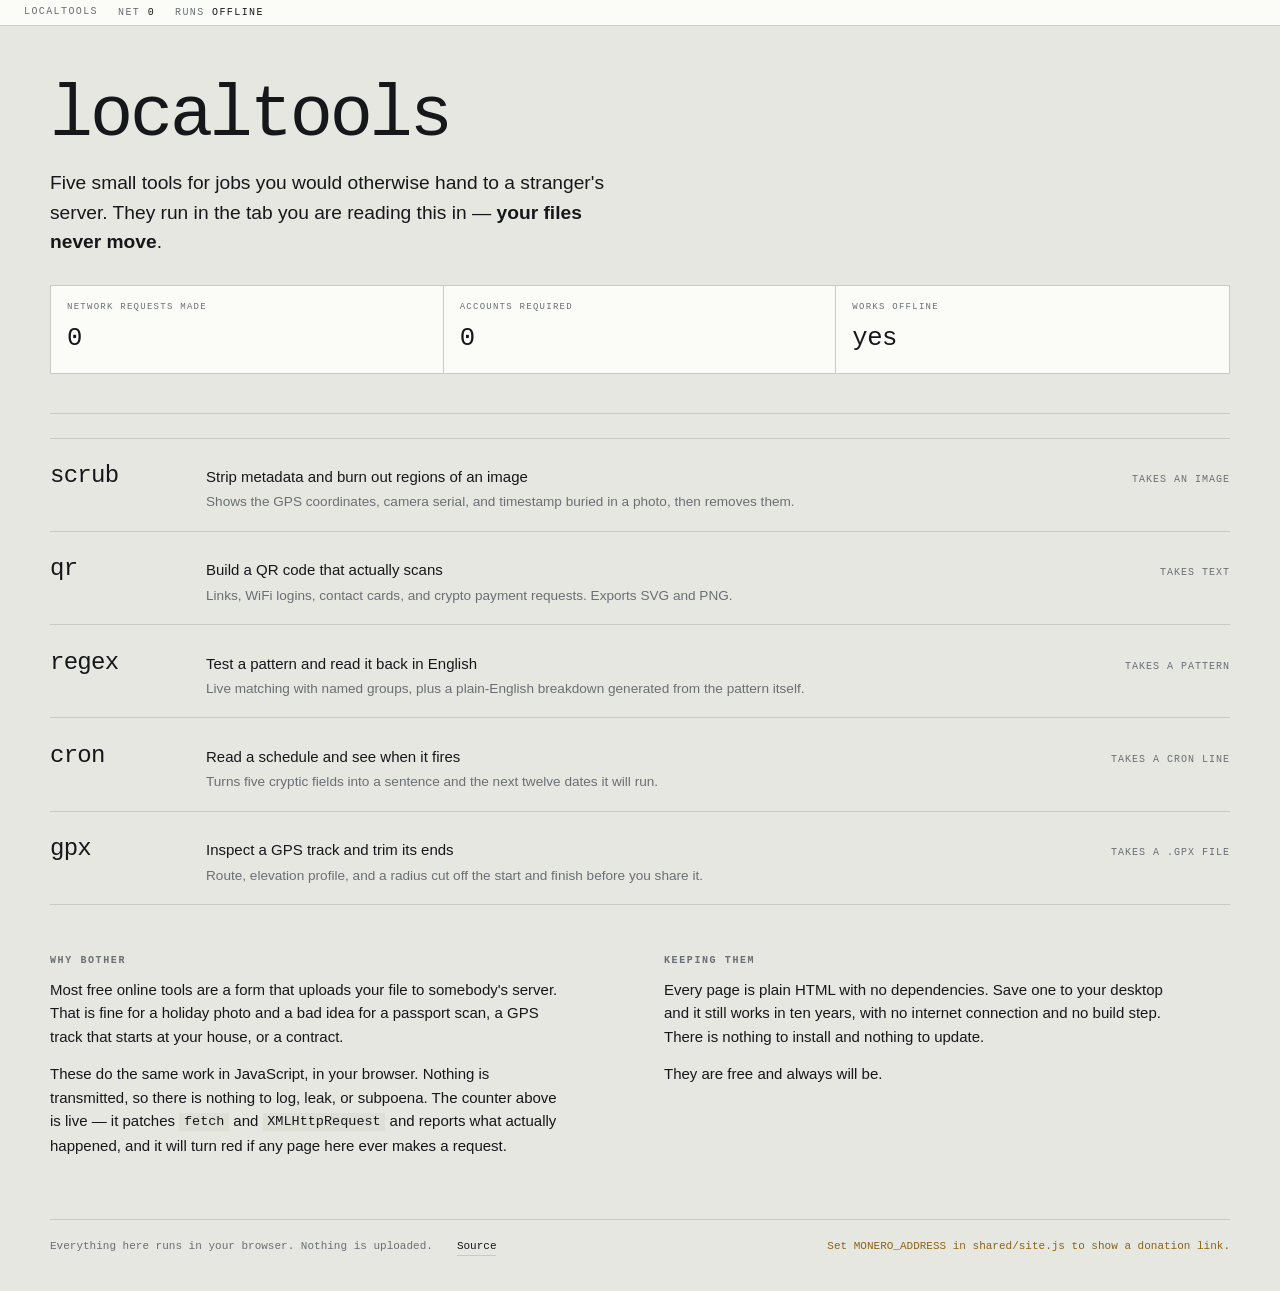
==== index.html @ f72cccd4 "Five browser-local tools: scrub, qr, regex, cron, gpx Each tool is a single self-contained page shar" ====
<!doctype html>
<html lang="en">
<head>
<meta charset="utf-8">
<meta name="viewport" content="width=device-width, initial-scale=1">
<title>localtools — five tools that never phone home</title>
<meta name="description" content="Five single-purpose web tools that run entirely in your browser. No accounts, no uploads, no servers. Free and open source.">
<script src="shared/site.js"></script>
<link rel="stylesheet" href="shared/base.css">
<style>
  .hero { padding: 2rem 0 1.5rem; border-bottom: 1px solid var(--rule); }
  .hero h1 {
    font-family: var(--mono); font-weight: 500;
    font-size: clamp(2.2rem, 8vw, 4.5rem);
    letter-spacing: -0.045em; line-height: 0.95; margin: 0 0 1.1rem;
  }
  .hero .lede { font-size: clamp(1rem, 2.4vw, 1.2rem); max-width: 52ch; margin: 0; }
  .hero .lede b { font-weight: 600; }

  /* the claim, stated as an instrument reading */
  .claim {
    margin-top: 1.75rem; border: 1px solid var(--rule); background: var(--panel);
    display: grid; grid-template-columns: repeat(3, 1fr);
  }
  .claim div { padding: 0.9rem 1rem; border-right: 1px solid var(--rule); }
  .claim div:last-child { border-right: 0; }
  .claim dt {
    font-family: var(--mono); font-size: 9px; letter-spacing: 0.14em;
    text-transform: uppercase; color: var(--graphite); margin: 0;
  }
  .claim dd {
    margin: 0.25rem 0 0; font-family: var(--mono); font-size: clamp(1.1rem, 3vw, 1.6rem);
    font-variant-numeric: tabular-nums; letter-spacing: -0.02em;
  }
  @media (max-width: 620px) {
    .claim { grid-template-columns: 1fr; }
    .claim div { border-right: 0; border-bottom: 1px solid var(--rule); }
    .claim div:last-child { border-bottom: 0; }
  }

  /* tool index */
  .index { margin: var(--gap) 0 0; }
  .tool {
    display: grid; grid-template-columns: 8.5rem 1fr 9rem;
    gap: 1.25rem; align-items: baseline;
    padding: 1.15rem 0; border-bottom: 1px solid var(--rule);
    text-decoration: none; color: inherit;
  }
  .tool:first-child { border-top: 1px solid var(--rule); }
  .tool:hover { background: var(--ultra-sh); }
  .tool:hover .name { color: var(--ultra); }
  .tool .name {
    font-family: var(--mono); font-size: 1.5rem; font-weight: 500;
    letter-spacing: -0.03em; margin: 0;
  }
  .tool .job { margin: 0; }
  .tool .job small { display: block; color: var(--graphite); margin-top: 0.2rem; font-size: 0.85rem; }
  .tool .takes {
    font-family: var(--mono); font-size: 10px; letter-spacing: 0.1em;
    text-transform: uppercase; color: var(--graphite); text-align: right;
  }
  @media (max-width: 760px) {
    .tool { grid-template-columns: 1fr; gap: 0.35rem; }
    .tool .takes { text-align: left; }
  }

  .prose { max-width: 62ch; margin-top: calc(var(--gap) * 2); }
  .prose h2 {
    font-family: var(--mono); font-size: 10px; letter-spacing: 0.16em;
    text-transform: uppercase; color: var(--graphite); margin: 0 0 0.6rem;
  }
  .prose p { margin: 0 0 0.9rem; }
  .prose a { color: var(--ultra); }
  .cols { display: grid; grid-template-columns: 1fr 1fr; gap: calc(var(--gap) * 2); }
  @media (max-width: 760px) { .cols { grid-template-columns: 1fr; gap: var(--gap); } }
</style>
</head>
<body>
<div class="wrap">

<header class="hero">
  <h1>localtools</h1>
  <p class="lede">Five small tools for jobs you would otherwise hand to a stranger's server. They run in the tab you are reading this in — <b>your files never move</b>.</p>

  <dl class="claim">
    <div><dt>Network requests made</dt><dd id="c_net">0</dd></div>
    <div><dt>Accounts required</dt><dd>0</dd></div>
    <div><dt>Works offline</dt><dd id="c_off">yes</dd></div>
  </dl>
</header>

<nav class="index" id="index" aria-label="Tools"></nav>

<div class="cols prose" style="max-width:none">
  <div style="max-width:62ch">
    <h2>Why bother</h2>
    <p>Most free online tools are a form that uploads your file to somebody's server. That is fine for a holiday photo and a bad idea for a passport scan, a GPS track that starts at your house, or a contract.</p>
    <p>These do the same work in JavaScript, in your browser. Nothing is transmitted, so there is nothing to log, leak, or subpoena. The counter above is live — it patches <code>fetch</code> and <code>XMLHttpRequest</code> and reports what actually happened, and it will turn red if any page here ever makes a request.</p>
  </div>
  <div style="max-width:62ch">
    <h2>Keeping them</h2>
    <p>Every page is plain HTML with no dependencies. Save one to your desktop and it still works in ten years, with no internet connection and no build step. There is nothing to install and nothing to update.</p>
    <p id="give"></p>
  </div>
</div>

</div>

<script>
(function () {
  "use strict";
  var LT = window.LT || { tools: [] };

  var DETAIL = {
    scrub: ["Strip metadata and burn out regions of an image",
            "Shows the GPS coordinates, camera serial, and timestamp buried in a photo, then removes them.",
            "Takes an image"],
    qr:    ["Build a QR code that actually scans",
            "Links, WiFi logins, contact cards, and crypto payment requests. Exports SVG and PNG.",
            "Takes text"],
    regex: ["Test a pattern and read it back in English",
            "Live matching with named groups, plus a plain-English breakdown generated from the pattern itself.",
            "Takes a pattern"],
    cron:  ["Read a schedule and see when it fires",
            "Turns five cryptic fields into a sentence and the next twelve dates it will run.",
            "Takes a cron line"],
    gpx:   ["Inspect a GPS track and trim its ends",
            "Route, elevation profile, and a radius cut off the start and finish before you share it.",
            "Takes a .gpx file"]
  };

  var nav = document.getElementById("index");
  (LT.tools || []).forEach(function (t) {
    var d = DETAIL[t.id];
    if (!d) return;
    var a = document.createElement("a");
    a.className = "tool";
    a.href = t.id + "/";
    a.innerHTML =
      '<h2 class="name">' + t.id + "</h2>" +
      '<p class="job">' + d[0] + "<small>" + d[1] + "</small></p>" +
      '<span class="takes">' + d[2] + "</span>";
    nav.appendChild(a);
  });

  /* The counter is read from the watchdog, not hardcoded. */
  var net = document.getElementById("c_net");
  if (net && LT.onNet) {
    LT.onNet(function (n) {
      net.textContent = n;
      if (n > 0) net.style.color = "var(--alarm)";
    });
  }

  /* The offline claim is checked, not asserted. */
  var off = document.getElementById("c_off");
  if (off) off.textContent = navigator.onLine === false ? "yes — proving it now" : "yes";

  var give = document.getElementById("give");
  if (give && typeof MONERO_ADDRESS === "string" && MONERO_ADDRESS.indexOf("YOUR_MONERO") !== 0) {
    give.innerHTML = 'They are free and always will be. If one saved you a job, ' +
      '<a href="monero:' + MONERO_ADDRESS + '?recipient_name=localtools">a small Monero donation</a> ' +
      'is welcome and entirely optional — the address is in the footer.';
  } else if (give) {
    give.innerHTML = 'They are free and always will be.';
  }
})();
</script>
</body>
</html>
---- shared/base.css ----
/* localtools — shared instrument panel
   One stylesheet for all five tools. No external requests, no build step. */

:root {
  --paper:    #E7E7E1;
  --panel:    #FBFBF8;
  --sunk:     #DEDFD7;
  --ink:      #15171B;
  --graphite: #6A6F76;
  --rule:     #C9CAC2;
  --ultra:    #1B3CE0;
  --ultra-sh: #1B3CE014;
  --ochre:    #8A6318;
  --alarm:    #A3221B;

  --mono: ui-monospace, "SF Mono", "Cascadia Mono", "JetBrains Mono", "Roboto Mono", Menlo, Consolas, monospace;
  --sans: -apple-system, BlinkMacSystemFont, "Segoe UI", Roboto, "Helvetica Neue", Arial, sans-serif;

  --gap: 1.5rem;
  --strip: 26px;
}

@media (prefers-color-scheme: dark) {
  :root:not([data-theme="light"]) {
    --paper:    #131519;
    --panel:    #191C21;
    --sunk:     #0E1014;
    --ink:      #E6E7E3;
    --graphite: #8D939B;
    --rule:     #2C3038;
    --ultra:    #8AA0FF;
    --ultra-sh: #8AA0FF1A;
    --ochre:    #D9A94A;
    --alarm:    #F0776C;
  }
}
:root[data-theme="dark"] {
  --paper:    #131519;
  --panel:    #191C21;
  --sunk:     #0E1014;
  --ink:      #E6E7E3;
  --graphite: #8D939B;
  --rule:     #2C3038;
  --ultra:    #8AA0FF;
  --ultra-sh: #8AA0FF1A;
  --ochre:    #D9A94A;
  --alarm:    #F0776C;
}

* { box-sizing: border-box; }

html { -webkit-text-size-adjust: 100%; }

body {
  margin: 0;
  padding: calc(var(--strip) + var(--gap)) var(--gap) 0;
  background: var(--paper);
  color: var(--ink);
  font-family: var(--sans);
  font-size: 15px;
  line-height: 1.55;
}

/* ---- signature: telemetry strip ---------------------------------------- */

#telemetry {
  position: fixed;
  top: 0; left: 0; right: 0;
  height: var(--strip);
  z-index: 90;
  display: flex;
  align-items: center;
  gap: 1.25rem;
  padding: 0 var(--gap);
  background: var(--panel);
  border-bottom: 1px solid var(--rule);
  font-family: var(--mono);
  font-size: 10px;
  letter-spacing: 0.14em;
  text-transform: uppercase;
  color: var(--graphite);
  overflow-x: auto;
  scrollbar-width: none;
}
#telemetry::-webkit-scrollbar { display: none; }
#telemetry b { font-weight: 500; color: var(--ink); }
#telemetry .home {
  color: var(--graphite);
  text-decoration: none;
  border-bottom: 1px solid transparent;
}
#telemetry .home:hover { color: var(--ink); border-bottom-color: var(--rule); }
#telemetry .spacer { margin-left: auto; }
#telemetry .breach { color: var(--alarm); }
#telemetry .breach b { color: var(--alarm); }

/* ---- masthead ---------------------------------------------------------- */

.wrap { max-width: 1180px; margin: 0 auto; }

.masthead {
  padding-bottom: 1.1rem;
  margin-bottom: var(--gap);
  border-bottom: 1px solid var(--rule);
}
.masthead h1 {
  font-family: var(--mono);
  font-size: clamp(1.6rem, 4.5vw, 2.4rem);
  font-weight: 500;
  letter-spacing: -0.03em;
  margin: 0 0 0.3rem;
  line-height: 1.05;
}
.masthead p {
  margin: 0;
  max-width: 62ch;
  color: var(--graphite);
  font-size: 0.95rem;
}

/* ---- panels ------------------------------------------------------------ */

.bench {
  display: grid;
  grid-template-columns: minmax(280px, 340px) 1fr;
  gap: var(--gap);
  align-items: start;
}
@media (max-width: 860px) { .bench { grid-template-columns: 1fr; } }

.panel {
  background: var(--panel);
  border: 1px solid var(--rule);
  padding: 1.1rem;
}
.panel + .panel { margin-top: var(--gap); }

.panel > h2, .legend {
  font-family: var(--mono);
  font-size: 10px;
  font-weight: 500;
  letter-spacing: 0.16em;
  text-transform: uppercase;
  color: var(--graphite);
  margin: 0 0 0.85rem;
  display: flex;
  align-items: baseline;
  gap: 0.5rem;
}
.panel > h2::after, .legend::after {
  content: "";
  flex: 1;
  height: 1px;
  background: var(--rule);
}

/* ---- form controls ----------------------------------------------------- */

label.field { display: block; margin-bottom: 0.85rem; }
label.field > span {
  display: block;
  font-family: var(--mono);
  font-size: 10px;
  letter-spacing: 0.12em;
  text-transform: uppercase;
  color: var(--graphite);
  margin-bottom: 0.3rem;
}

input[type="text"], input[type="number"], input[type="password"], textarea, select {
  width: 100%;
  padding: 0.5rem 0.6rem;
  background: var(--paper);
  border: 1px solid var(--rule);
  border-radius: 0;
  color: var(--ink);
  font-family: var(--mono);
  font-size: 13px;
  line-height: 1.5;
}
textarea { resize: vertical; }
select { cursor: pointer; }

input:focus-visible, textarea:focus-visible, select:focus-visible,
button:focus-visible, a:focus-visible, [tabindex]:focus-visible {
  outline: 2px solid var(--ultra);
  outline-offset: 1px;
}

input[type="range"] { width: 100%; accent-color: var(--ultra); }
input[type="checkbox"], input[type="radio"] { accent-color: var(--ultra); }

button, .btn {
  display: inline-flex;
  align-items: center;
  justify-content: center;
  gap: 0.4rem;
  padding: 0.5rem 0.9rem;
  background: var(--paper);
  color: var(--ink);
  border: 1px solid var(--rule);
  border-radius: 0;
  font-family: var(--mono);
  font-size: 11px;
  letter-spacing: 0.1em;
  text-transform: uppercase;
  text-decoration: none;
  cursor: pointer;
  transition: background 90ms linear, border-color 90ms linear;
}
button:hover, .btn:hover { border-color: var(--ultra); background: var(--ultra-sh); }
button:disabled { opacity: 0.4; cursor: not-allowed; }
button:disabled:hover { background: var(--paper); border-color: var(--rule); }

button.primary {
  background: var(--ultra);
  border-color: var(--ultra);
  color: #fff;
}
:root[data-theme="dark"] button.primary,
:root:not([data-theme="light"]) button.primary { color: #0E1014; }
@media (prefers-color-scheme: light) {
  :root:not([data-theme="dark"]) button.primary { color: #fff; }
}
button.primary:hover { filter: brightness(1.12); background: var(--ultra); }

.row { display: flex; flex-wrap: wrap; gap: 0.5rem; }

/* segmented control */
.seg { display: flex; border: 1px solid var(--rule); width: 100%; }
.seg label { flex: 1; }
.seg input { position: absolute; opacity: 0; pointer-events: none; }
.seg span {
  display: block;
  padding: 0.42rem 0.2rem;
  text-align: center;
  font-family: var(--mono);
  font-size: 10px;
  letter-spacing: 0.1em;
  text-transform: uppercase;
  color: var(--graphite);
  cursor: pointer;
  border-right: 1px solid var(--rule);
}
.seg label:last-child span { border-right: 0; }
.seg input:checked + span { background: var(--ultra); color: #fff; }
:root[data-theme="dark"] .seg input:checked + span,
:root:not([data-theme="light"]) .seg input:checked + span { color: #0E1014; }
@media (prefers-color-scheme: light) {
  :root:not([data-theme="dark"]) .seg input:checked + span { color: #fff; }
}
.seg input:focus-visible + span { outline: 2px solid var(--ultra); outline-offset: -2px; }

/* ---- readouts ---------------------------------------------------------- */

.readout {
  font-family: var(--mono);
  font-size: 12px;
  border-collapse: collapse;
  width: 100%;
}
.readout td, .readout th {
  padding: 0.3rem 0.6rem 0.3rem 0;
  text-align: left;
  border-bottom: 1px solid var(--rule);
  vertical-align: baseline;
}
.readout th {
  font-weight: 400;
  color: var(--graphite);
  font-size: 10px;
  letter-spacing: 0.12em;
  text-transform: uppercase;
  white-space: nowrap;
  width: 1%;
}
.readout tr:last-child td, .readout tr:last-child th { border-bottom: 0; }
.readout .num { font-variant-numeric: tabular-nums; }

.drop {
  border: 1px dashed var(--rule);
  background: var(--sunk);
  padding: 2.5rem 1rem;
  text-align: center;
  color: var(--graphite);
  font-family: var(--mono);
  font-size: 12px;
  cursor: pointer;
}
.drop.over { border-color: var(--ultra); background: var(--ultra-sh); color: var(--ink); }

.note {
  font-size: 0.85rem;
  color: var(--graphite);
  margin: 0.6rem 0 0;
}
.warn { color: var(--ochre); }
.err  { color: var(--alarm); }

code, kbd {
  font-family: var(--mono);
  font-size: 0.9em;
  background: var(--sunk);
  padding: 0.1em 0.35em;
}

/* ---- footer ------------------------------------------------------------ */

.footer {
  max-width: 1180px;
  margin: calc(var(--gap) * 2) auto 0;
  padding: 1.1rem 0 2rem;
  border-top: 1px solid var(--rule);
  display: flex;
  flex-wrap: wrap;
  gap: 0.6rem 1.5rem;
  align-items: baseline;
  font-family: var(--mono);
  font-size: 11px;
  color: var(--graphite);
}
.footer a { color: var(--ink); text-decoration: none; border-bottom: 1px solid var(--rule); }
.footer a:hover { border-bottom-color: var(--ultra); color: var(--ultra); }
.footer .xmr {
  word-break: break-all;
  font-size: 10px;
  letter-spacing: 0;
}
.footer .spacer { margin-left: auto; }

@media (prefers-reduced-motion: reduce) {
  *, *::before, *::after {
    animation-duration: 0.01ms !important;
    transition-duration: 0.01ms !important;
  }
}
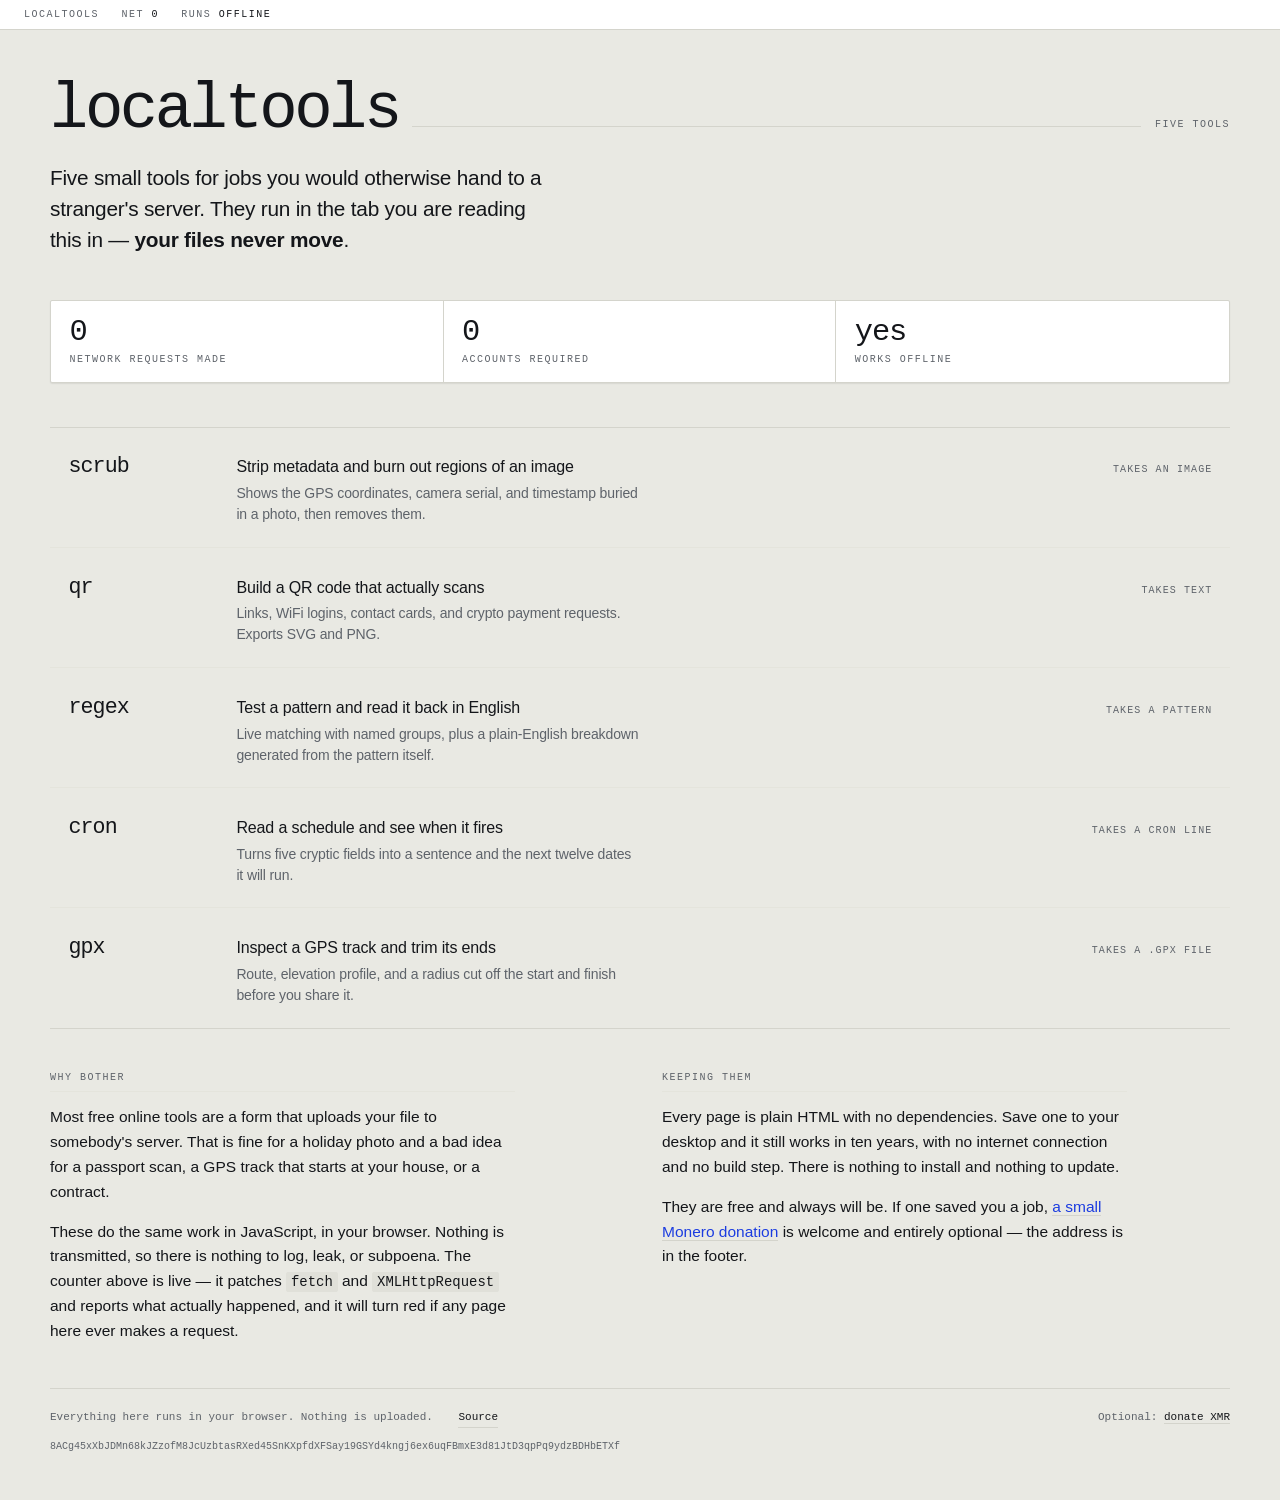
==== commit 635de435: "Refine the visual design across all pages The layout read as a wireframe: one flat tonal field separ" ====
--- a/index.html
+++ b/index.html
@@ -8,29 +8,69 @@
 <script src="shared/site.js"></script>
 <link rel="stylesheet" href="shared/base.css">
 <style>
-  .hero { padding: 2rem 0 1.5rem; border-bottom: 1px solid var(--rule); }
-  .hero h1 {
-    font-family: var(--mono); font-weight: 500;
-    font-size: clamp(2.2rem, 8vw, 4.5rem);
-    letter-spacing: -0.045em; line-height: 0.95; margin: 0 0 1.1rem;
-  }
-  .hero .lede { font-size: clamp(1rem, 2.4vw, 1.2rem); max-width: 52ch; margin: 0; }
-  .hero .lede b { font-weight: 600; }
-
-  /* the claim, stated as an instrument reading */
+  /* ---- hero ------------------------------------------------------------ */
+  .hero { padding: .5rem 0 0; }
+  .wordmark {
+    display: flex;
+    align-items: baseline;
+    gap: .85rem;
+    margin: 0 0 1.4rem;
+  }
+  .wordmark h1 {
+    font-family: var(--mono);
+    font-weight: 500;
+    font-size: clamp(2.4rem, 7vw, 4rem);
+    letter-spacing: -.055em;
+    line-height: .9;
+    margin: 0;
+  }
+  .wordmark .rule { flex: 1; height: 1px; background: var(--rule); }
+  .wordmark .count {
+    font: var(--label);
+    letter-spacing: var(--track);
+    text-transform: uppercase;
+    color: var(--graphite);
+    white-space: nowrap;
+  }
+  .lede {
+    font-size: clamp(1.05rem, 2.2vw, 1.3rem);
+    line-height: 1.5;
+    max-width: 44ch;
+    margin: 0;
+    color: var(--ink);
+    letter-spacing: -.011em;
+  }
+  .lede b { font-weight: 600; }
+
+  /* The claim is an instrument reading, so the value leads and the label
+     sits beneath it in small caps, the way a gauge is actually labelled. */
   .claim {
-    margin-top: 1.75rem; border: 1px solid var(--rule); background: var(--panel);
-    display: grid; grid-template-columns: repeat(3, 1fr);
-  }
-  .claim div { padding: 0.9rem 1rem; border-right: 1px solid var(--rule); }
+    margin-top: var(--gap-lg);
+    display: grid;
+    grid-template-columns: repeat(3, minmax(0, 1fr));
+    border: 1px solid var(--rule);
+    border-radius: 2px;
+    background: var(--panel);
+    box-shadow: var(--shadow);
+    overflow: hidden;
+  }
+  .claim div { padding: 1.05rem 1.15rem; border-right: 1px solid var(--rule); }
   .claim div:last-child { border-right: 0; }
+  .claim dd {
+    margin: 0;
+    font-family: var(--mono);
+    font-size: clamp(1.4rem, 3.4vw, 1.9rem);
+    font-variant-numeric: tabular-nums;
+    letter-spacing: -.035em;
+    line-height: 1;
+    color: var(--ink);
+  }
   .claim dt {
-    font-family: var(--mono); font-size: 9px; letter-spacing: 0.14em;
-    text-transform: uppercase; color: var(--graphite); margin: 0;
-  }
-  .claim dd {
-    margin: 0.25rem 0 0; font-family: var(--mono); font-size: clamp(1.1rem, 3vw, 1.6rem);
-    font-variant-numeric: tabular-nums; letter-spacing: -0.02em;
+    margin: .45rem 0 0;
+    font: var(--label);
+    letter-spacing: var(--track);
+    text-transform: uppercase;
+    color: var(--graphite);
   }
   @media (max-width: 620px) {
     .claim { grid-template-columns: 1fr; }
@@ -38,66 +78,116 @@
     .claim div:last-child { border-bottom: 0; }
   }
 
-  /* tool index */
-  .index { margin: var(--gap) 0 0; }
+  /* ---- tool index ------------------------------------------------------ */
+  .index { margin-top: var(--gap-lg); }
   .tool {
-    display: grid; grid-template-columns: 8.5rem 1fr 9rem;
-    gap: 1.25rem; align-items: baseline;
-    padding: 1.15rem 0; border-bottom: 1px solid var(--rule);
-    text-decoration: none; color: inherit;
+    position: relative;
+    display: grid;
+    grid-template-columns: 9rem minmax(0, 1fr) 8.5rem;
+    gap: 1.5rem;
+    align-items: baseline;
+    padding: 1.35rem 1.1rem 1.35rem 1.15rem;
+    border-bottom: 1px solid var(--hairline);
+    text-decoration: none;
+    color: inherit;
+    transition: background 130ms ease;
   }
   .tool:first-child { border-top: 1px solid var(--rule); }
-  .tool:hover { background: var(--ultra-sh); }
+  .tool:last-child { border-bottom: 1px solid var(--rule); }
+  /* a keyline that grows on hover, rather than a full colour wash */
+  .tool::before {
+    content: "";
+    position: absolute;
+    left: 0; top: -1px; bottom: -1px;
+    width: 2px;
+    background: var(--ultra);
+    transform: scaleY(0);
+    transform-origin: center;
+    transition: transform 160ms ease;
+  }
+  .tool:hover, .tool:focus-visible { background: var(--ultra-sh); }
+  .tool:hover::before, .tool:focus-visible::before { transform: scaleY(1); }
   .tool:hover .name { color: var(--ultra); }
-  .tool .name {
-    font-family: var(--mono); font-size: 1.5rem; font-weight: 500;
-    letter-spacing: -0.03em; margin: 0;
-  }
-  .tool .job { margin: 0; }
-  .tool .job small { display: block; color: var(--graphite); margin-top: 0.2rem; font-size: 0.85rem; }
-  .tool .takes {
-    font-family: var(--mono); font-size: 10px; letter-spacing: 0.1em;
-    text-transform: uppercase; color: var(--graphite); text-align: right;
+  .name {
+    font-family: var(--mono);
+    font-size: 1.35rem;
+    font-weight: 500;
+    letter-spacing: -.04em;
+    margin: 0;
+    transition: color 130ms ease;
+  }
+  .job { margin: 0; font-size: 1rem; line-height: 1.45; letter-spacing: -.008em; }
+  .job small {
+    display: block;
+    color: var(--graphite);
+    margin-top: .3rem;
+    font-size: .875rem;
+    line-height: 1.5;
+    max-width: 52ch;
+  }
+  .takes {
+    font: var(--label);
+    letter-spacing: .11em;
+    text-transform: uppercase;
+    color: var(--graphite);
+    text-align: right;
   }
   @media (max-width: 760px) {
-    .tool { grid-template-columns: 1fr; gap: 0.35rem; }
-    .tool .takes { text-align: left; }
-  }
-
-  .prose { max-width: 62ch; margin-top: calc(var(--gap) * 2); }
+    .tool { grid-template-columns: 1fr; gap: .4rem; padding-left: 1rem; }
+    .takes { text-align: left; }
+  }
+
+  /* ---- prose ----------------------------------------------------------- */
+  .cols {
+    display: grid;
+    grid-template-columns: repeat(2, minmax(0, 1fr));
+    gap: var(--gap-lg);
+    margin-top: var(--gap-lg);
+  }
+  @media (max-width: 760px) { .cols { grid-template-columns: 1fr; gap: var(--gap); } }
+  .prose { max-width: 54ch; }
   .prose h2 {
-    font-family: var(--mono); font-size: 10px; letter-spacing: 0.16em;
-    text-transform: uppercase; color: var(--graphite); margin: 0 0 0.6rem;
-  }
-  .prose p { margin: 0 0 0.9rem; }
-  .prose a { color: var(--ultra); }
-  .cols { display: grid; grid-template-columns: 1fr 1fr; gap: calc(var(--gap) * 2); }
-  @media (max-width: 760px) { .cols { grid-template-columns: 1fr; gap: var(--gap); } }
+    font: var(--label);
+    letter-spacing: var(--track);
+    text-transform: uppercase;
+    color: var(--graphite);
+    margin: 0 0 .8rem;
+    padding-bottom: .55rem;
+    border-bottom: 1px solid var(--hairline);
+  }
+  .prose p { margin: 0 0 .95rem; }
+  .prose p:last-child { margin-bottom: 0; }
+  .prose a { color: var(--ultra); text-decoration: none; border-bottom: 1px solid var(--rule); }
+  .prose a:hover { border-bottom-color: var(--ultra); }
 </style>
 </head>
 <body>
 <div class="wrap">
 
 <header class="hero">
-  <h1>localtools</h1>
+  <div class="wordmark">
+    <h1>localtools</h1>
+    <span class="rule"></span>
+    <span class="count">Five tools</span>
+  </div>
   <p class="lede">Five small tools for jobs you would otherwise hand to a stranger's server. They run in the tab you are reading this in — <b>your files never move</b>.</p>
 
   <dl class="claim">
-    <div><dt>Network requests made</dt><dd id="c_net">0</dd></div>
-    <div><dt>Accounts required</dt><dd>0</dd></div>
-    <div><dt>Works offline</dt><dd id="c_off">yes</dd></div>
+    <div><dd id="c_net">0</dd><dt>Network requests made</dt></div>
+    <div><dd>0</dd><dt>Accounts required</dt></div>
+    <div><dd id="c_off">yes</dd><dt>Works offline</dt></div>
   </dl>
 </header>
 
 <nav class="index" id="index" aria-label="Tools"></nav>
 
-<div class="cols prose" style="max-width:none">
-  <div style="max-width:62ch">
+<div class="cols">
+  <div class="prose">
     <h2>Why bother</h2>
     <p>Most free online tools are a form that uploads your file to somebody's server. That is fine for a holiday photo and a bad idea for a passport scan, a GPS track that starts at your house, or a contract.</p>
     <p>These do the same work in JavaScript, in your browser. Nothing is transmitted, so there is nothing to log, leak, or subpoena. The counter above is live — it patches <code>fetch</code> and <code>XMLHttpRequest</code> and reports what actually happened, and it will turn red if any page here ever makes a request.</p>
   </div>
-  <div style="max-width:62ch">
+  <div class="prose">
     <h2>Keeping them</h2>
     <p>Every page is plain HTML with no dependencies. Save one to your desktop and it still works in ten years, with no internet connection and no build step. There is nothing to install and nothing to update.</p>
     <p id="give"></p>
--- a/shared/base.css
+++ b/shared/base.css
@@ -2,49 +2,62 @@
    One stylesheet for all five tools. No external requests, no build step. */
 
 :root {
-  --paper:    #E7E7E1;
-  --panel:    #FBFBF8;
-  --sunk:     #DEDFD7;
-  --ink:      #15171B;
-  --graphite: #6A6F76;
-  --rule:     #C9CAC2;
+  /* light: a document on a work surface */
+  --paper:    #E9E9E3;
+  --panel:    #FFFFFF;
+  --sunk:     #E0E0D9;
+  --ink:      #14161A;
+  --graphite: #5E636A;
+  --rule:     #D4D4CC;
+  --hairline: #E4E4DC;
   --ultra:    #1B3CE0;
-  --ultra-sh: #1B3CE014;
-  --ochre:    #8A6318;
-  --alarm:    #A3221B;
+  --ultra-sh: #1B3CE00F;
+  --ochre:    #855F14;
+  --alarm:    #A01E17;
+  --shadow:   0 1px 2px rgba(20, 22, 26, .05), 0 1px 1px rgba(20, 22, 26, .03);
 
   --mono: ui-monospace, "SF Mono", "Cascadia Mono", "JetBrains Mono", "Roboto Mono", Menlo, Consolas, monospace;
   --sans: -apple-system, BlinkMacSystemFont, "Segoe UI", Roboto, "Helvetica Neue", Arial, sans-serif;
 
-  --gap: 1.5rem;
-  --strip: 26px;
+  --gap:    1.5rem;   /* inside a region */
+  --gap-lg: 2.75rem;  /* between regions */
+  --pad:    1.35rem;  /* panel padding */
+  --strip:  30px;
+  --measure: 64ch;
+
+  --label: 500 10px/1 var(--mono);
+  --track: .15em;
 }
 
 @media (prefers-color-scheme: dark) {
   :root:not([data-theme="light"]) {
-    --paper:    #131519;
-    --panel:    #191C21;
-    --sunk:     #0E1014;
-    --ink:      #E6E7E3;
-    --graphite: #8D939B;
-    --rule:     #2C3038;
-    --ultra:    #8AA0FF;
-    --ultra-sh: #8AA0FF1A;
-    --ochre:    #D9A94A;
-    --alarm:    #F0776C;
+    --paper:    #0F1115;
+    --panel:    #171A20;
+    --sunk:     #0A0C0F;
+    --ink:      #E7E8E4;
+    --graphite: #939AA4;
+    --rule:     #272B33;
+    --hairline: #1F232A;
+    --ultra:    #8CA2FF;
+    --ultra-sh: #8CA2FF14;
+    --ochre:    #DCAC4D;
+    --alarm:    #F0796E;
+    --shadow:   none;
   }
 }
 :root[data-theme="dark"] {
-  --paper:    #131519;
-  --panel:    #191C21;
-  --sunk:     #0E1014;
-  --ink:      #E6E7E3;
-  --graphite: #8D939B;
-  --rule:     #2C3038;
-  --ultra:    #8AA0FF;
-  --ultra-sh: #8AA0FF1A;
-  --ochre:    #D9A94A;
-  --alarm:    #F0776C;
+  --paper:    #0F1115;
+  --panel:    #171A20;
+  --sunk:     #0A0C0F;
+  --ink:      #E7E8E4;
+  --graphite: #939AA4;
+  --rule:     #272B33;
+  --hairline: #1F232A;
+  --ultra:    #8CA2FF;
+  --ultra-sh: #8CA2FF14;
+  --ochre:    #DCAC4D;
+  --alarm:    #F0796E;
+  --shadow:   none;
 }
 
 * { box-sizing: border-box; }
@@ -53,13 +66,17 @@
 
 body {
   margin: 0;
-  padding: calc(var(--strip) + var(--gap)) var(--gap) 0;
+  padding: calc(var(--strip) + var(--gap-lg)) var(--gap) 0;
   background: var(--paper);
   color: var(--ink);
   font-family: var(--sans);
-  font-size: 15px;
-  line-height: 1.55;
-}
+  font-size: 15.5px;
+  line-height: 1.6;
+  -webkit-font-smoothing: antialiased;
+  text-rendering: optimizeLegibility;
+}
+
+::selection { background: var(--ultra); color: #fff; }
 
 /* ---- signature: telemetry strip ---------------------------------------- */
 
@@ -70,13 +87,12 @@
   z-index: 90;
   display: flex;
   align-items: center;
-  gap: 1.25rem;
+  gap: 1.4rem;
   padding: 0 var(--gap);
   background: var(--panel);
   border-bottom: 1px solid var(--rule);
-  font-family: var(--mono);
-  font-size: 10px;
-  letter-spacing: 0.14em;
+  font: var(--label);
+  letter-spacing: var(--track);
   text-transform: uppercase;
   color: var(--graphite);
   overflow-x: auto;
@@ -87,97 +103,103 @@
 #telemetry .home {
   color: var(--graphite);
   text-decoration: none;
-  border-bottom: 1px solid transparent;
-}
-#telemetry .home:hover { color: var(--ink); border-bottom-color: var(--rule); }
+  transition: color 120ms ease;
+}
+#telemetry .home:hover { color: var(--ink); }
 #telemetry .spacer { margin-left: auto; }
-#telemetry .breach { color: var(--alarm); }
-#telemetry .breach b { color: var(--alarm); }
+#telemetry .breach, #telemetry .breach b { color: var(--alarm); }
 
 /* ---- masthead ---------------------------------------------------------- */
 
 .wrap { max-width: 1180px; margin: 0 auto; }
 
 .masthead {
-  padding-bottom: 1.1rem;
-  margin-bottom: var(--gap);
+  padding-bottom: 1.6rem;
+  margin-bottom: var(--gap-lg);
   border-bottom: 1px solid var(--rule);
 }
 .masthead h1 {
   font-family: var(--mono);
-  font-size: clamp(1.6rem, 4.5vw, 2.4rem);
+  font-size: clamp(1.9rem, 5vw, 2.9rem);
   font-weight: 500;
-  letter-spacing: -0.03em;
-  margin: 0 0 0.3rem;
-  line-height: 1.05;
+  letter-spacing: -.045em;
+  margin: 0 0 .55rem;
+  line-height: 1;
 }
 .masthead p {
   margin: 0;
-  max-width: 62ch;
-  color: var(--graphite);
-  font-size: 0.95rem;
+  max-width: var(--measure);
+  color: var(--graphite);
+  font-size: 1rem;
+  line-height: 1.65;
 }
 
 /* ---- panels ------------------------------------------------------------ */
 
 .bench {
   display: grid;
-  grid-template-columns: minmax(280px, 340px) 1fr;
+  grid-template-columns: minmax(280px, 350px) 1fr;
   gap: var(--gap);
   align-items: start;
 }
+/* Grid items default to min-width:auto, which lets a wide child push a 1fr
+   track past its container and scroll the whole page sideways. */
+.bench > * { min-width: 0; }
 @media (max-width: 860px) { .bench { grid-template-columns: 1fr; } }
 
 .panel {
   background: var(--panel);
   border: 1px solid var(--rule);
-  padding: 1.1rem;
+  box-shadow: var(--shadow);
+  padding: var(--pad);
 }
 .panel + .panel { margin-top: var(--gap); }
 
+/* The label rule is a scanning aid, so it stays quiet: the keyline only
+   reaches as far as it needs to separate the heading from the content. */
 .panel > h2, .legend {
-  font-family: var(--mono);
-  font-size: 10px;
-  font-weight: 500;
-  letter-spacing: 0.16em;
-  text-transform: uppercase;
-  color: var(--graphite);
-  margin: 0 0 0.85rem;
+  font: var(--label);
+  letter-spacing: var(--track);
+  text-transform: uppercase;
+  color: var(--graphite);
+  margin: 0 0 1.05rem;
   display: flex;
-  align-items: baseline;
-  gap: 0.5rem;
+  align-items: center;
+  gap: .7rem;
 }
 .panel > h2::after, .legend::after {
   content: "";
   flex: 1;
   height: 1px;
-  background: var(--rule);
+  background: var(--hairline);
 }
 
 /* ---- form controls ----------------------------------------------------- */
 
-label.field { display: block; margin-bottom: 0.85rem; }
+label.field { display: block; margin-bottom: 1rem; }
+label.field:last-child { margin-bottom: 0; }
 label.field > span {
   display: block;
-  font-family: var(--mono);
-  font-size: 10px;
-  letter-spacing: 0.12em;
-  text-transform: uppercase;
-  color: var(--graphite);
-  margin-bottom: 0.3rem;
+  font: var(--label);
+  letter-spacing: .12em;
+  text-transform: uppercase;
+  color: var(--graphite);
+  margin-bottom: .4rem;
 }
 
 input[type="text"], input[type="number"], input[type="password"], textarea, select {
   width: 100%;
-  padding: 0.5rem 0.6rem;
+  padding: .55rem .65rem;
   background: var(--paper);
   border: 1px solid var(--rule);
-  border-radius: 0;
+  border-radius: 2px;
   color: var(--ink);
   font-family: var(--mono);
   font-size: 13px;
   line-height: 1.5;
-}
+  transition: border-color 120ms ease, background 120ms ease;
+}
+input[type="text"]:hover, textarea:hover, select:hover { border-color: var(--graphite); }
 textarea { resize: vertical; }
 select { cursor: pointer; }
 
@@ -194,58 +216,61 @@
   display: inline-flex;
   align-items: center;
   justify-content: center;
-  gap: 0.4rem;
-  padding: 0.5rem 0.9rem;
-  background: var(--paper);
+  gap: .4rem;
+  padding: .52rem .95rem;
+  background: var(--panel);
   color: var(--ink);
   border: 1px solid var(--rule);
-  border-radius: 0;
+  border-radius: 2px;
   font-family: var(--mono);
   font-size: 11px;
-  letter-spacing: 0.1em;
+  letter-spacing: .09em;
   text-transform: uppercase;
   text-decoration: none;
   cursor: pointer;
-  transition: background 90ms linear, border-color 90ms linear;
-}
-button:hover, .btn:hover { border-color: var(--ultra); background: var(--ultra-sh); }
-button:disabled { opacity: 0.4; cursor: not-allowed; }
-button:disabled:hover { background: var(--paper); border-color: var(--rule); }
+  transition: background 120ms ease, border-color 120ms ease, color 120ms ease;
+}
+button:hover, .btn:hover { border-color: var(--ultra); color: var(--ultra); background: var(--ultra-sh); }
+button:active, .btn:active { transform: translateY(.5px); }
+button:disabled { opacity: .38; cursor: not-allowed; }
+button:disabled:hover { background: var(--panel); border-color: var(--rule); color: var(--ink); }
 
 button.primary {
   background: var(--ultra);
   border-color: var(--ultra);
   color: #fff;
+  font-weight: 500;
 }
 :root[data-theme="dark"] button.primary,
-:root:not([data-theme="light"]) button.primary { color: #0E1014; }
+:root:not([data-theme="light"]) button.primary { color: #0B0D10; }
 @media (prefers-color-scheme: light) {
   :root:not([data-theme="dark"]) button.primary { color: #fff; }
 }
-button.primary:hover { filter: brightness(1.12); background: var(--ultra); }
-
-.row { display: flex; flex-wrap: wrap; gap: 0.5rem; }
+button.primary:hover { filter: brightness(1.1); background: var(--ultra); border-color: var(--ultra); }
+
+.row { display: flex; flex-wrap: wrap; gap: .55rem; }
 
 /* segmented control */
-.seg { display: flex; border: 1px solid var(--rule); width: 100%; }
+.seg { display: flex; border: 1px solid var(--rule); border-radius: 2px; overflow: hidden; width: 100%; }
 .seg label { flex: 1; }
 .seg input { position: absolute; opacity: 0; pointer-events: none; }
 .seg span {
   display: block;
-  padding: 0.42rem 0.2rem;
+  padding: .45rem .2rem;
   text-align: center;
-  font-family: var(--mono);
-  font-size: 10px;
-  letter-spacing: 0.1em;
+  font: var(--label);
+  letter-spacing: .09em;
   text-transform: uppercase;
   color: var(--graphite);
   cursor: pointer;
   border-right: 1px solid var(--rule);
+  transition: background 120ms ease, color 120ms ease;
 }
 .seg label:last-child span { border-right: 0; }
+.seg span:hover { color: var(--ink); background: var(--ultra-sh); }
 .seg input:checked + span { background: var(--ultra); color: #fff; }
 :root[data-theme="dark"] .seg input:checked + span,
-:root:not([data-theme="light"]) .seg input:checked + span { color: #0E1014; }
+:root:not([data-theme="light"]) .seg input:checked + span { color: #0B0D10; }
 @media (prefers-color-scheme: light) {
   :root:not([data-theme="dark"]) .seg input:checked + span { color: #fff; }
 }
@@ -260,77 +285,97 @@
   width: 100%;
 }
 .readout td, .readout th {
-  padding: 0.3rem 0.6rem 0.3rem 0;
+  padding: .42rem .7rem .42rem 0;
   text-align: left;
-  border-bottom: 1px solid var(--rule);
+  border-bottom: 1px solid var(--hairline);
   vertical-align: baseline;
 }
 .readout th {
-  font-weight: 400;
-  color: var(--graphite);
-  font-size: 10px;
-  letter-spacing: 0.12em;
-  text-transform: uppercase;
+  font: var(--label);
+  letter-spacing: .11em;
+  text-transform: uppercase;
+  color: var(--graphite);
   white-space: nowrap;
   width: 1%;
 }
 .readout tr:last-child td, .readout tr:last-child th { border-bottom: 0; }
-.readout .num { font-variant-numeric: tabular-nums; }
+.readout .num, .readout td { font-variant-numeric: tabular-nums; }
 
 .drop {
   border: 1px dashed var(--rule);
+  border-radius: 2px;
   background: var(--sunk);
-  padding: 2.5rem 1rem;
+  padding: 2.6rem 1rem;
   text-align: center;
   color: var(--graphite);
   font-family: var(--mono);
   font-size: 12px;
   cursor: pointer;
-}
-.drop.over { border-color: var(--ultra); background: var(--ultra-sh); color: var(--ink); }
+  transition: border-color 120ms ease, background 120ms ease, color 120ms ease;
+}
+.drop:hover { border-color: var(--graphite); color: var(--ink); }
+.drop.over { border-color: var(--ultra); background: var(--ultra-sh); color: var(--ink); border-style: solid; }
 
 .note {
-  font-size: 0.85rem;
-  color: var(--graphite);
-  margin: 0.6rem 0 0;
+  font-size: .875rem;
+  line-height: 1.55;
+  color: var(--graphite);
+  margin: .7rem 0 0;
 }
 .warn { color: var(--ochre); }
 .err  { color: var(--alarm); }
 
 code, kbd {
   font-family: var(--mono);
-  font-size: 0.9em;
+  font-size: .9em;
   background: var(--sunk);
-  padding: 0.1em 0.35em;
+  border-radius: 2px;
+  padding: .12em .35em;
 }
 
 /* ---- footer ------------------------------------------------------------ */
 
 .footer {
   max-width: 1180px;
-  margin: calc(var(--gap) * 2) auto 0;
-  padding: 1.1rem 0 2rem;
+  margin: var(--gap-lg) auto 0;
+  padding: 1.3rem 0 2.5rem;
   border-top: 1px solid var(--rule);
   display: flex;
   flex-wrap: wrap;
-  gap: 0.6rem 1.5rem;
+  gap: .7rem 1.6rem;
   align-items: baseline;
   font-family: var(--mono);
   font-size: 11px;
   color: var(--graphite);
 }
-.footer a { color: var(--ink); text-decoration: none; border-bottom: 1px solid var(--rule); }
+.footer a { color: var(--ink); text-decoration: none; border-bottom: 1px solid var(--rule); transition: color 120ms ease, border-color 120ms ease; }
 .footer a:hover { border-bottom-color: var(--ultra); color: var(--ultra); }
 .footer .xmr {
   word-break: break-all;
   font-size: 10px;
   letter-spacing: 0;
-}
+  background: none;
+  color: var(--graphite);
+  padding: 0;
+  transition: color 120ms ease;
+}
+.footer .xmr:hover { color: var(--ink); }
 .footer .spacer { margin-left: auto; }
+
+@media (max-width: 620px) {
+  :root { --gap: 1.15rem; --gap-lg: 2rem; --pad: 1.1rem; }
+  .footer .spacer { margin-left: 0; flex-basis: 100%; }
+}
+
+@media print {
+  #telemetry, .footer, button, .drop { display: none !important; }
+  body { padding-top: 0; background: #fff; color: #000; }
+  .panel { border-color: #ccc; box-shadow: none; break-inside: avoid; }
+}
 
 @media (prefers-reduced-motion: reduce) {
   *, *::before, *::after {
-    animation-duration: 0.01ms !important;
-    transition-duration: 0.01ms !important;
+    animation-duration: .01ms !important;
+    transition-duration: .01ms !important;
   }
 }
